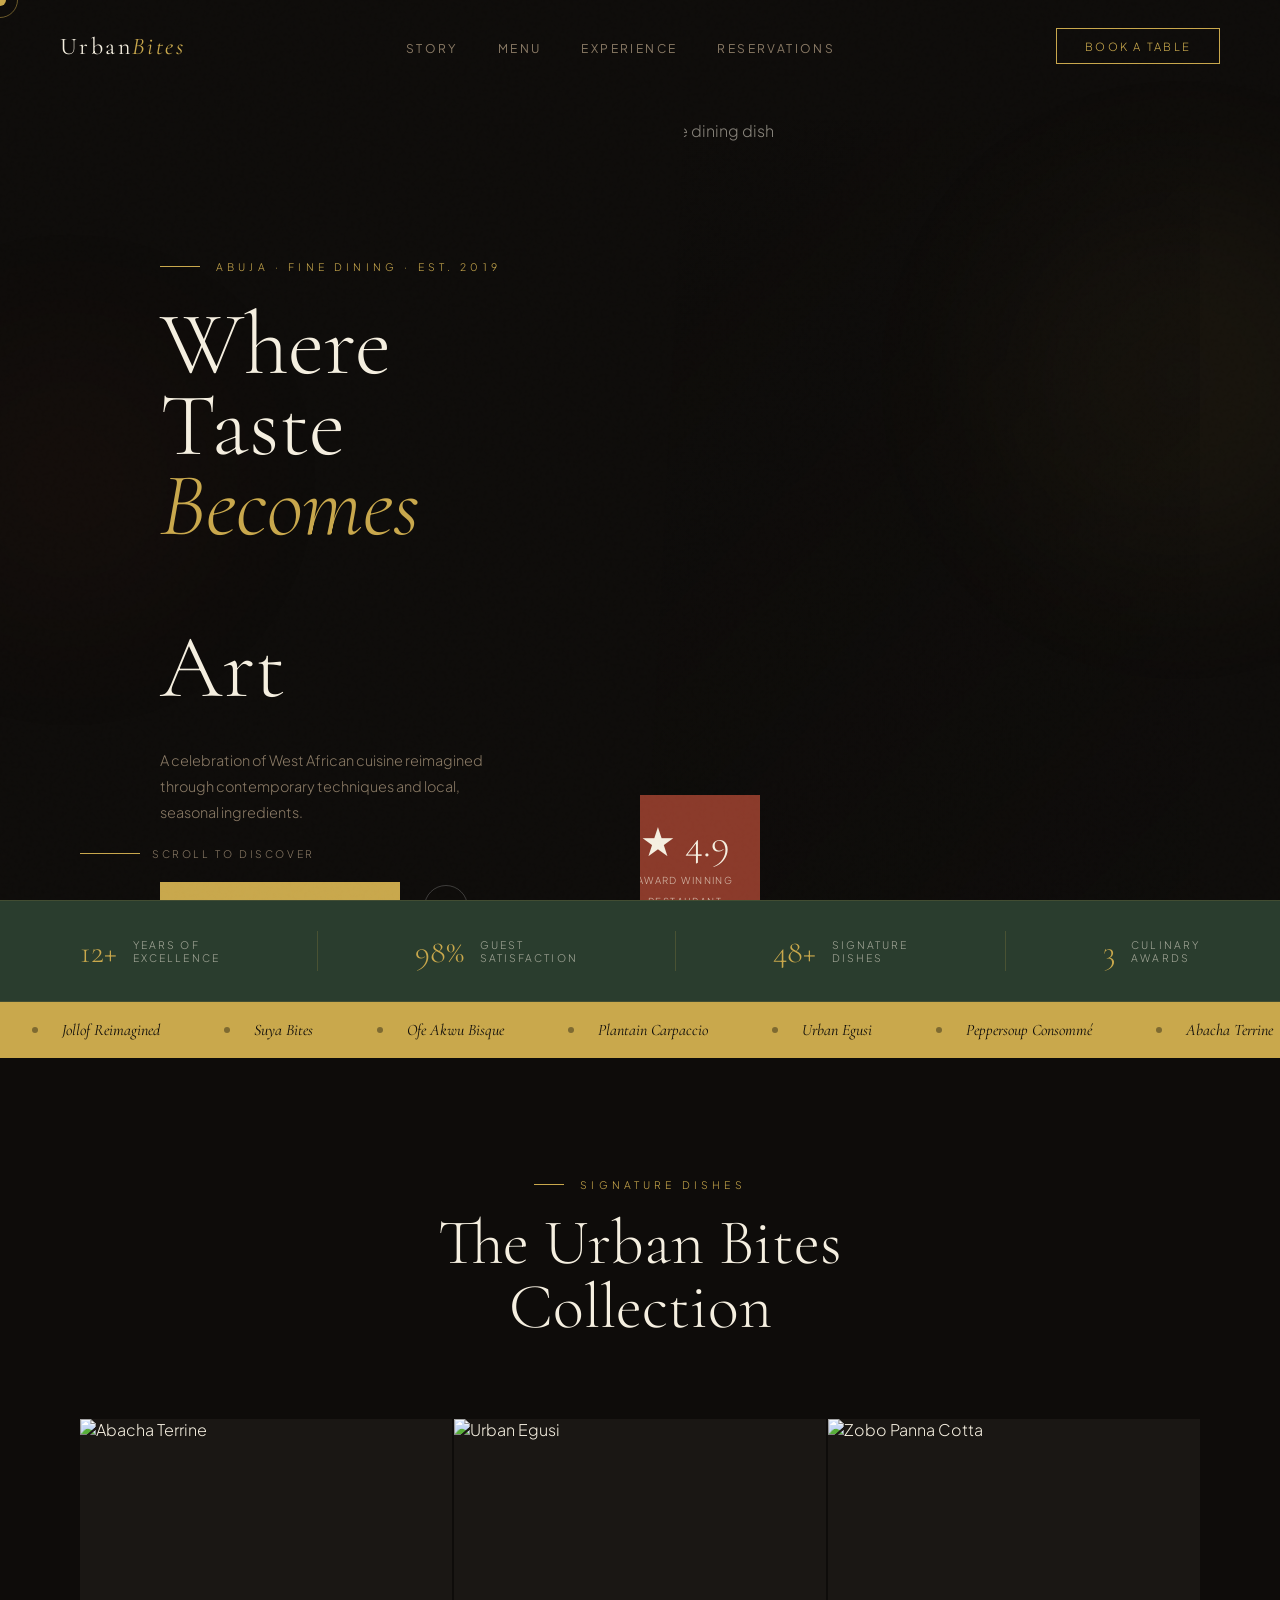
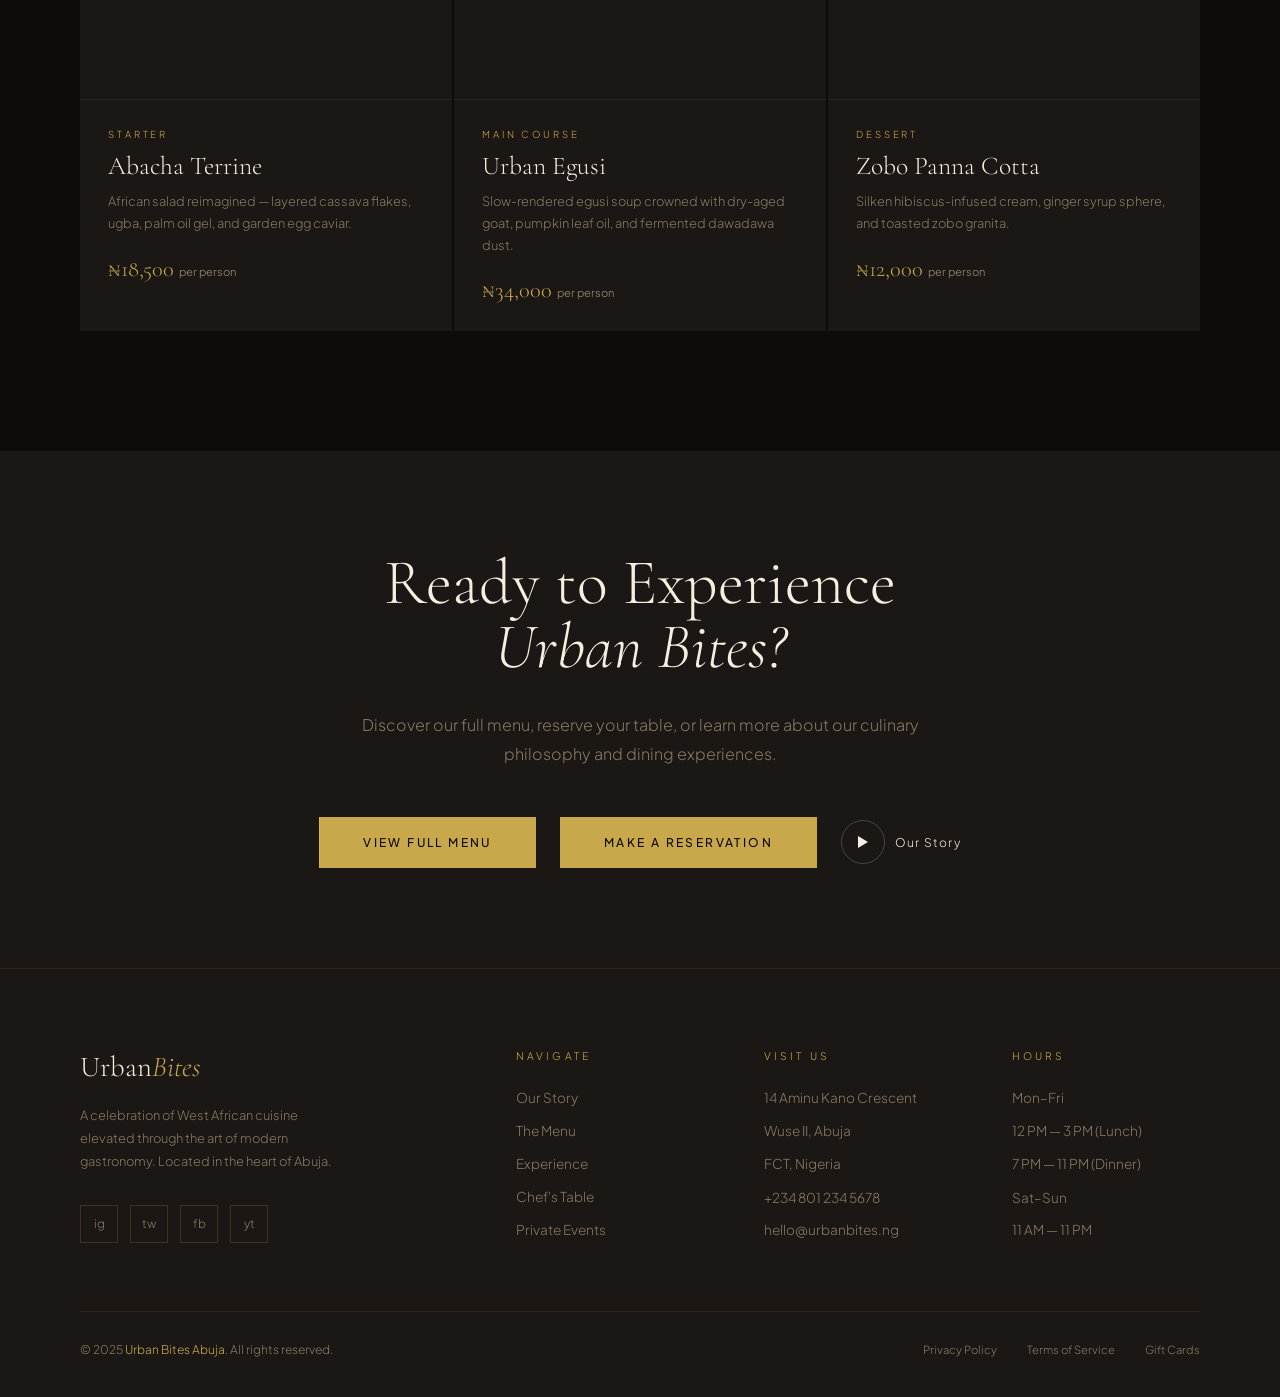
==== index.html @ bc1fefb1 "first commit" ====
<!DOCTYPE html>
<html lang="en">
<head>
<meta charset="UTF-8">
<meta name="viewport" content="width=device-width, initial-scale=1.0">
<title>Urban Bites Abuja - Fine Dining</title>
<link href="https://fonts.googleapis.com/css2?family=Cormorant+Garamond:ital,wght@0,300;0,400;0,600;1,300;1,400&family=Google+Sans:wght@300;400;500&family=Plus+Jakarta+Sans:wght@300;400;500&display=swap" rel="stylesheet">
<link rel="stylesheet" href="shared.css">
<style>
/* HERO */
.hero {
  height: 100vh;
  position: relative;
  display: grid;
  grid-template-columns: 1fr 1fr;
  overflow: hidden;
}

.hero-left {
  display: flex;
  flex-direction: column;
  justify-content: center;
  padding: 140px 60px 80px 80px;
  position: relative;
  z-index: 2;
}

.hero-tag {
  font-size: 0.65rem;
  letter-spacing: 0.4em;
  text-transform: uppercase;
  color: var(--gold);
  margin-bottom: 32px;
  display: flex;
  align-items: center;
  gap: 16px;
  opacity: 0;
  animation: fadeUp 0.8s 0.3s ease forwards;
}
.hero-tag::before {
  content: '';
  width: 40px;
  height: 1px;
  background: var(--gold);
}

.hero-title {
  font-family: 'Cormorant Garamond', serif;
  font-size: clamp(4rem, 7vw, 7rem);
  font-weight: 300;
  line-height: 0.9;
  margin-bottom: 40px;
  opacity: 0;
  animation: fadeUp 0.9s 0.5s ease forwards;
}
.hero-title em {
  font-style: italic;
  color: var(--gold);
  display: block;
}

.hero-desc {
  font-size: 0.9rem;
  line-height: 1.8;
  color: var(--muted);
  max-width: 340px;
  margin-bottom: 56px;
  opacity: 0;
  animation: fadeUp 0.9s 0.7s ease forwards;
  font-family: 'Plus Jakarta Sans', sans-serif;
}

.hero-actions {
  display: flex;
  gap: 24px;
  align-items: center;
  opacity: 0;
  animation: fadeUp 0.9s 0.9s ease forwards;
}

.hero-right {
  position: relative;
  overflow: hidden;
}
.hero-img-wrap {
  position: absolute;
  inset: 0;
  clip-path: polygon(8% 0, 100% 0, 100% 100%, 0 100%);
}
.hero-img {
  width: 100%; height: 100%;
  object-fit: cover;
  transform: scale(1.08);
  animation: zoomOut 8s ease forwards;
}
.hero-img-overlay {
  position: absolute;
  inset: 0;
  background: linear-gradient(135deg, rgba(14,12,10,0.5) 0%, rgba(14,12,10,0.1) 100%);
}

/* Floating badge */
.hero-badge {
  position: absolute;
  bottom: 80px;
  left: -30px;
  background: var(--rust);
  padding: 24px;
  z-index: 5;
  width: 150px;
  text-align: center;
  opacity: 0;
  animation: fadeUp 1s 1.2s ease forwards;
}
.hero-badge-num {
  font-family: 'Cormorant Garamond', serif;
  font-size: 2.5rem;
  font-weight: 300;
  color: var(--cream);
  display: block;
}
.hero-badge-text {
  font-size: 0.6rem;
  letter-spacing: 0.15em;
  text-transform: uppercase;
  color: rgba(245,239,224,0.7);
  font-family: 'Plus Jakarta Sans', sans-serif;
}

/* Scroll indicator */
.scroll-indicator {
  position: absolute;
  bottom: 40px;
  left: 80px;
  display: flex;
  align-items: center;
  gap: 12px;
  color: var(--muted);
  font-size: 0.65rem;
  letter-spacing: 0.25em;
  text-transform: uppercase;
  opacity: 0;
  animation: fadeIn 1s 1.5s ease forwards;
}
.scroll-line {
  width: 60px; height: 1px;
  background: var(--muted);
  position: relative;
  overflow: hidden;
}
.scroll-line::after {
  content: '';
  position: absolute;
  inset: 0;
  background: var(--gold);
  animation: scrollLine 2s infinite;
}

@keyframes scrollLine {
  0% { transform: translateX(-100%); }
  100% { transform: translateX(100%); }
}

/* ABOUT STRIP */
.about-strip {
  background: var(--green);
  padding: 30px 80px;
  display: flex;
  justify-content: space-between;
  align-items: center;
  border-top: 1px solid rgba(201,168,76,0.15);
  border-bottom: 1px solid rgba(201,168,76,0.15);
}
.strip-item {
  display: flex;
  align-items: center;
  gap: 16px;
}
.strip-num {
  font-family: 'Cormorant Garamond', serif;
  font-size: 2rem;
  font-weight: 300;
  color: var(--gold);
}
.strip-label {
  font-size: 0.65rem;
  letter-spacing: 0.2em;
  text-transform: uppercase;
  color: rgba(245,239,224,0.6);
  font-family: 'Plus Jakarta Sans', sans-serif;
}
.strip-divider { width: 1px; height: 40px; background: rgba(201,168,76,0.2); }

/* MARQUEE */
.marquee-section {
  overflow: hidden;
  background: var(--gold);
  padding: 18px 0;
}
.marquee-track {
  display: flex;
  white-space: nowrap;
  animation: marquee 25s linear infinite;
}
.marquee-item {
  display: flex;
  align-items: center;
  gap: 24px;
  padding: 0 32px;
  font-family: 'Cormorant Garamond', serif;
  font-size: 1rem;
  font-style: italic;
  color: var(--dark);
  font-weight: 400;
}
.marquee-dot { width: 6px; height: 6px; background: var(--dark); border-radius: 50%; opacity: 0.4; }

@keyframes marquee { 0% { transform: translateX(0); } 100% { transform: translateX(-50%); } }

/* HOME SECTIONS */
.home-section {
  padding: 120px 80px;
}

.home-section-title {
  text-align: center;
  margin-bottom: 80px;
}

.home-section-title .section-tag {
  justify-content: center;
}

.home-cta-section {
  text-align: center;
  padding: 100px 80px;
  background: var(--charcoal);
}

.home-cta-section .section-title {
  margin-bottom: 32px;
}

.home-cta-section p {
  font-size: 1rem;
  color: var(--muted);
  margin-bottom: 48px;
  max-width: 600px;
  margin-left: auto;
  margin-right: auto;
  line-height: 1.8;
}

.home-cta-buttons {
  display: flex;
  gap: 24px;
  justify-content: center;
  flex-wrap: wrap;
}
</style>
</head>
<body>

<!-- Cursor -->
<div class="cursor" id="cursor"></div>
<div class="cursor-follow" id="cursorFollow"></div>

<!-- Ambient orbs -->
<div class="orb orb-1"></div>
<div class="orb orb-2"></div>

<!-- NAV -->
<nav id="navbar">
  <a href="index.html" class="nav-logo">Urban<span>Bites</span></a>
  <ul class="nav-links">
    <li><a href="story.html">Story</a></li>
    <li><a href="menu.html">Menu</a></li>
    <li><a href="experience.html">Experience</a></li>
    <li><a href="reservations.html">Reservations</a></li>
  </ul>
  <a href="reservations.html" class="nav-cta">Book a Table</a>
</nav>

<!-- HERO -->
<section class="hero">
  <div class="hero-left">
    <div class="hero-tag">Abuja · Fine Dining · Est. 2019</div>
    <h1 class="hero-title">
      Where Taste<br>
      <em>Becomes</em><br>
      Art
    </h1>
    <p class="hero-desc">A celebration of West African cuisine reimagined through contemporary techniques and local, seasonal ingredients.</p>
    <div class="hero-actions">
      <a href="menu.html" class="btn-primary"><span>Explore the Menu</span></a>
      <a href="story.html" class="btn-ghost">
        <div class="play-icon">
          <svg width="10" height="12" viewBox="0 0 10 12" fill="var(--cream)">
            <path d="M0 0l10 6-10 6V0z"/>
          </svg>
        </div>
        Our Story
      </a>
    </div>
  </div>
  <div class="hero-right">
    <div class="hero-img-wrap">
      <img src="https://images.unsplash.com/photo-1546069901-ba9599a7e63c?w=800&h=900&fit=crop" alt="Fine dining dish" class="hero-img">
      <div class="hero-img-overlay"></div>
    </div>
    <div class="hero-badge">
      <span class="hero-badge-num">★ 4.9</span>
      <span class="hero-badge-text">Award Winning<br>Restaurant</span>
    </div>
  </div>
  <div class="scroll-indicator">
    <div class="scroll-line"></div>
    Scroll to discover
  </div>
</section>

<!-- ABOUT STRIP -->
<div class="about-strip">
  <div class="strip-item">
    <span class="strip-num">12+</span>
    <span class="strip-label">Years of<br>Excellence</span>
  </div>
  <div class="strip-divider"></div>
  <div class="strip-item">
    <span class="strip-num">98%</span>
    <span class="strip-label">Guest<br>Satisfaction</span>
  </div>
  <div class="strip-divider"></div>
  <div class="strip-item">
    <span class="strip-num">48+</span>
    <span class="strip-label">Signature<br>Dishes</span>
  </div>
  <div class="strip-divider"></div>
  <div class="strip-item">
    <span class="strip-num">3</span>
    <span class="strip-label">Culinary<br>Awards</span>
  </div>
</div>

<!-- MARQUEE -->
<div class="marquee-section">
  <div class="marquee-track">
    <span class="marquee-item"><span class="marquee-dot"></span> Jollof Reimagined</span>
    <span class="marquee-item"><span class="marquee-dot"></span> Suya Bites</span>
    <span class="marquee-item"><span class="marquee-dot"></span> Ofe Akwu Bisque</span>
    <span class="marquee-item"><span class="marquee-dot"></span> Plantain Carpaccio</span>
    <span class="marquee-item"><span class="marquee-dot"></span> Urban Egusi</span>
    <span class="marquee-item"><span class="marquee-dot"></span> Peppersoup Consommé</span>
    <span class="marquee-item"><span class="marquee-dot"></span> Abacha Terrine</span>
    <span class="marquee-item"><span class="marquee-dot"></span> Jollof Reimagined</span>
    <span class="marquee-item"><span class="marquee-dot"></span> Suya Bites</span>
    <span class="marquee-item"><span class="marquee-dot"></span> Ofe Akwu Bisque</span>
    <span class="marquee-item"><span class="marquee-dot"></span> Plantain Carpaccio</span>
    <span class="marquee-item"><span class="marquee-dot"></span> Urban Egusi</span>
    <span class="marquee-item"><span class="marquee-dot"></span> Peppersoup Consommé</span>
    <span class="marquee-item"><span class="marquee-dot"></span> Abacha Terrine</span>
  </div>
</div>

<!-- FEATURED SECTION -->
<section class="home-section">
  <div class="home-section-title reveal">
    <div class="section-tag">Signature Dishes</div>
    <h2 class="section-title">The Urban Bites<br>Collection</h2>
  </div>
  <div style="display: grid; grid-template-columns: repeat(3, 1fr); gap: 2px;">
    <div class="menu-card reveal" style="background: var(--charcoal); overflow: hidden; position: relative; cursor: none;">
      <img src="https://images.unsplash.com/photo-1512621776951-a57141f2eefd?w=400&h=280&fit=crop" alt="Abacha Terrine" style="width:100%; height:280px; object-fit:cover; display:block;">
      <div style="padding: 28px; border-top: 1px solid rgba(255,255,255,0.05);">
        <div style="font-size: 0.6rem; letter-spacing: 0.3em; text-transform: uppercase; color: var(--gold); margin-bottom: 10px; font-family: 'Plus Jakarta Sans', sans-serif;">Starter</div>
        <div style="font-family: 'Cormorant Garamond', serif; font-size: 1.6rem; font-weight: 300; color: var(--cream); margin-bottom: 10px;">Abacha Terrine</div>
        <p style="font-size: 0.8rem; color: var(--muted); line-height: 1.7; margin-bottom: 20px;">African salad reimagined — layered cassava flakes, ugba, palm oil gel, and garden egg caviar.</p>
        <div style="display: flex; justify-content: space-between; align-items: center;">
          <div style="font-family: 'Cormorant Garamond', serif; font-size: 1.4rem; color: var(--gold);">₦18,500 <span style="font-size: 0.7rem; color: var(--muted); font-family: 'Plus Jakarta Sans', sans-serif; font-weight: 400;">per person</span></div>
        </div>
      </div>
    </div>
    <div class="menu-card reveal" style="background: var(--charcoal); overflow: hidden; position: relative; cursor: none;">
      <img src="https://images.unsplash.com/photo-1546069901-ba9599a7e63c?w=400&h=280&fit=crop" alt="Urban Egusi" style="width:100%; height:280px; object-fit:cover; display:block;">
      <div style="padding: 28px; border-top: 1px solid rgba(255,255,255,0.05);">
        <div style="font-size: 0.6rem; letter-spacing: 0.3em; text-transform: uppercase; color: var(--gold); margin-bottom: 10px; font-family: 'Plus Jakarta Sans', sans-serif;">Main Course</div>
        <div style="font-family: 'Cormorant Garamond', serif; font-size: 1.6rem; font-weight: 300; color: var(--cream); margin-bottom: 10px;">Urban Egusi</div>
        <p style="font-size: 0.8rem; color: var(--muted); line-height: 1.7; margin-bottom: 20px;">Slow-rendered egusi soup crowned with dry-aged goat, pumpkin leaf oil, and fermented dawadawa dust.</p>
        <div style="display: flex; justify-content: space-between; align-items: center;">
          <div style="font-family: 'Cormorant Garamond', serif; font-size: 1.4rem; color: var(--gold);">₦34,000 <span style="font-size: 0.7rem; color: var(--muted); font-family: 'Plus Jakarta Sans', sans-serif; font-weight: 400;">per person</span></div>
        </div>
      </div>
    </div>
    <div class="menu-card reveal" style="background: var(--charcoal); overflow: hidden; position: relative; cursor: none;">
      <img src="https://images.unsplash.com/photo-1488477181946-6428a0291840?w=400&h=280&fit=crop" alt="Zobo Panna Cotta" style="width:100%; height:280px; object-fit:cover; display:block;">
      <div style="padding: 28px; border-top: 1px solid rgba(255,255,255,0.05);">
        <div style="font-size: 0.6rem; letter-spacing: 0.3em; text-transform: uppercase; color: var(--gold); margin-bottom: 10px; font-family: 'Plus Jakarta Sans', sans-serif;">Dessert</div>
        <div style="font-family: 'Cormorant Garamond', serif; font-size: 1.6rem; font-weight: 300; color: var(--cream); margin-bottom: 10px;">Zobo Panna Cotta</div>
        <p style="font-size: 0.8rem; color: var(--muted); line-height: 1.7; margin-bottom: 20px;">Silken hibiscus-infused cream, ginger syrup sphere, and toasted zobo granita.</p>
        <div style="display: flex; justify-content: space-between; align-items: center;">
          <div style="font-family: 'Cormorant Garamond', serif; font-size: 1.4rem; color: var(--gold);">₦12,000 <span style="font-size: 0.7rem; color: var(--muted); font-family: 'Plus Jakarta Sans', sans-serif; font-weight: 400;">per person</span></div>
        </div>
      </div>
    </div>
  </div>
</section>

<!-- CTA SECTION -->
<section class="home-cta-section">
  <h2 class="section-title reveal">Ready to Experience<br><em>Urban Bites?</em></h2>
  <p class="reveal">Discover our full menu, reserve your table, or learn more about our culinary philosophy and dining experiences.</p>
  <div class="home-cta-buttons reveal">
    <a href="menu.html" class="btn-primary"><span>View Full Menu</span></a>
    <a href="reservations.html" class="btn-primary"><span>Make a Reservation</span></a>
    <a href="story.html" class="btn-ghost">
      <div class="play-icon">
        <svg width="10" height="12" viewBox="0 0 10 12" fill="var(--cream)">
          <path d="M0 0l10 6-10 6V0z"/>
        </svg>
      </div>
      Our Story
    </a>
  </div>
</section>

<!-- FOOTER -->
<footer>
  <div class="footer-top">
    <div class="footer-brand">
      <div class="footer-logo">Urban<span>Bites</span></div>
      <p class="footer-tagline">A celebration of West African cuisine elevated through the art of modern gastronomy. Located in the heart of Abuja.</p>
      <div class="footer-social">
        <a href="#" class="social-link">ig</a>
        <a href="#" class="social-link">tw</a>
        <a href="#" class="social-link">fb</a>
        <a href="#" class="social-link">yt</a>
      </div>
    </div>
    <div>
      <div class="footer-col-title">Navigate</div>
      <ul class="footer-links">
        <li><a href="story.html">Our Story</a></li>
        <li><a href="menu.html">The Menu</a></li>
        <li><a href="experience.html">Experience</a></li>
        <li><a href="experience.html#chef-table">Chef's Table</a></li>
        <li><a href="experience.html#private-events">Private Events</a></li>
      </ul>
    </div>
    <div>
      <div class="footer-col-title">Visit Us</div>
      <ul class="footer-links">
        <li><a href="#">14 Aminu Kano Crescent</a></li>
        <li><a href="#">Wuse II, Abuja</a></li>
        <li><a href="#">FCT, Nigeria</a></li>
        <li><a href="#" style="margin-top:16px; display:block;">+234 801 234 5678</a></li>
        <li><a href="#">hello@urbanbites.ng</a></li>
      </ul>
    </div>
    <div>
      <div class="footer-col-title">Hours</div>
      <ul class="footer-links">
        <li><a href="#">Mon–Fri</a></li>
        <li><a href="#">12 PM — 3 PM (Lunch)</a></li>
        <li><a href="#">7 PM — 11 PM (Dinner)</a></li>
        <li><a href="#" style="margin-top:16px; display:block;">Sat–Sun</a></li>
        <li><a href="#">11 AM — 11 PM</a></li>
      </ul>
    </div>
  </div>
  <div class="footer-bottom">
    <div class="footer-copy">© 2025 <span>Urban Bites Abuja</span>. All rights reserved.</div>
    <div class="footer-legal">
      <a href="#">Privacy Policy</a>
      <a href="#">Terms of Service</a>
      <a href="#">Gift Cards</a>
    </div>
  </div>
</footer>

<script src="shared.js"></script>
</body>
</html>
---- shared.css ----
/* SHARED STYLES FOR URBAN BITES */

*, *::before, *::after { margin: 0; padding: 0; box-sizing: border-box; }

:root {
  --cream: #F5EFE0;
  --gold: #C9A84C;
  --gold-light: #E8C96A;
  --charcoal: #1A1714;
  --dark: #0E0C0A;
  --muted: #8A7A65;
  --rust: #8B3A2A;
  --green: #2A3D2E;
}

html { scroll-behavior: smooth; }

body {
  background: var(--dark);
  color: var(--cream);
  font-family: 'Plus Jakarta Sans', sans-serif;
  font-weight: 300;
  overflow-x: hidden;
  cursor: none;
}

/* CUSTOM CURSOR */
.cursor {
  width: 12px; height: 12px;
  background: var(--gold);
  border-radius: 50%;
  position: fixed;
  pointer-events: none;
  z-index: 9999;
  transition: transform 0.15s ease, background 0.2s;
  transform: translate(-50%, -50%);
}
.cursor-follow {
  width: 36px; height: 36px;
  border: 1px solid rgba(201,168,76,0.5);
  border-radius: 50%;
  position: fixed;
  pointer-events: none;
  z-index: 9998;
  transition: all 0.35s cubic-bezier(0.25, 0.46, 0.45, 0.94);
  transform: translate(-50%, -50%);
}
body:hover .cursor { opacity: 1; }

/* NOISE OVERLAY */
body::before {
  content: '';
  position: fixed;
  inset: 0;
  background-image: url("data:image/svg+xml,%3Csvg viewBox='0 0 256 256' xmlns='http://www.w3.org/2000/svg'%3E%3Cfilter id='noise'%3E%3CfeTurbulence type='fractalNoise' baseFrequency='0.9' numOctaves='4' stitchTiles='stitch'/%3E%3C/filter%3E%3Crect width='100%25' height='100%25' filter='url(%23noise)' opacity='0.04'/%3E%3C/svg%3E");
  pointer-events: none;
  z-index: 9997;
  opacity: 0.4;
}

/* NAV */
nav {
  position: fixed;
  top: 0; left: 0; right: 0;
  z-index: 1000;
  padding: 28px 60px;
  display: flex;
  justify-content: space-between;
  align-items: center;
  mix-blend-mode: normal;
  transition: background 0.4s;
}
nav.scrolled { background: rgba(14,12,10,0.92); backdrop-filter: blur(20px); }

.nav-logo {
  font-family: 'Cormorant Garamond', serif;
  font-size: 1.5rem;
  font-weight: 400;
  letter-spacing: 0.1em;
  color: var(--cream);
  text-decoration: none;
}
.nav-logo span { color: var(--gold); font-style: italic; }

.nav-links {
  display: flex;
  gap: 40px;
  list-style: none;
}
.nav-links a {
  color: var(--muted);
  text-decoration: none;
  font-size: 0.75rem;
  letter-spacing: 0.2em;
  text-transform: uppercase;
  transition: color 0.3s;
  font-family: 'Plus Jakarta Sans', sans-serif;
  font-weight: 400;
}
.nav-links a:hover { color: var(--gold); }
.nav-links a.active { color: var(--gold); }

.nav-cta {
  background: transparent;
  border: 1px solid var(--gold);
  color: var(--gold);
  padding: 10px 28px;
  font-size: 0.7rem;
  letter-spacing: 0.2em;
  text-transform: uppercase;
  cursor: none;
  font-family: 'Plus Jakarta Sans', sans-serif;
  transition: all 0.3s;
  text-decoration: none;
  display: inline-block;
}
.nav-cta:hover { background: var(--gold); color: var(--dark); }

/* SECTION COMMON */
section { padding: 120px 80px; }

.section-tag {
  font-size: 0.65rem;
  letter-spacing: 0.4em;
  text-transform: uppercase;
  color: var(--gold);
  margin-bottom: 20px;
  display: flex;
  align-items: center;
  gap: 16px;
  font-family: 'Plus Jakarta Sans', sans-serif;
}
.section-tag::before {
  content: '';
  width: 30px; height: 1px;
  background: var(--gold);
}

.section-title {
  font-family: 'Cormorant Garamond', serif;
  font-size: clamp(2.8rem, 5vw, 4.5rem);
  font-weight: 300;
  line-height: 1;
  margin-bottom: 24px;
}

/* BUTTONS */
.btn-primary {
  background: var(--gold);
  color: var(--dark);
  border: none;
  padding: 18px 44px;
  font-size: 0.75rem;
  letter-spacing: 0.2em;
  text-transform: uppercase;
  cursor: none;
  font-family: 'Plus Jakarta Sans', sans-serif;
  font-weight: 500;
  transition: all 0.3s;
  position: relative;
  overflow: hidden;
  text-decoration: none;
  display: inline-block;
}
.btn-primary::after {
  content: '';
  position: absolute;
  inset: 0;
  background: var(--gold-light);
  transform: translateX(-100%);
  transition: transform 0.4s;
}
.btn-primary:hover::after { transform: translateX(0); }
.btn-primary span { position: relative; z-index: 1; }

.btn-ghost {
  display: flex;
  align-items: center;
  gap: 10px;
  color: var(--cream);
  font-size: 0.75rem;
  letter-spacing: 0.1em;
  cursor: none;
  transition: color 0.3s;
  text-decoration: none;
  font-family: 'Plus Jakarta Sans', sans-serif;
}
.btn-ghost:hover { color: var(--gold); }
.play-icon {
  width: 44px; height: 44px;
  border: 1px solid rgba(255,255,255,0.2);
  border-radius: 50%;
  display: flex;
  align-items: center;
  justify-content: center;
  transition: border-color 0.3s;
}
.btn-ghost:hover .play-icon { border-color: var(--gold); }

/* GOLD LINE DECORATION */
.gold-line {
  width: 80px;
  height: 1px;
  background: var(--gold);
  margin: 32px 0;
}

/* IMAGE PLACEHOLDERS */
.img-placeholder {
  background: linear-gradient(135deg, #2A2318 0%, #3A3020 50%, #2A2318 100%);
  display: flex;
  align-items: center;
  justify-content: center;
  font-family: 'Cormorant Garamond', serif;
  font-style: italic;
  font-size: 1rem;
  color: rgba(201,168,76,0.3);
}

/* DECORATIVE FLOATING ORB */
.orb {
  position: fixed;
  border-radius: 50%;
  filter: blur(80px);
  pointer-events: none;
  z-index: 0;
  opacity: 0.05;
}
.orb-1 {
  width: 400px; height: 400px;
  background: var(--gold);
  top: 20vh; right: -100px;
  animation: float 8s ease-in-out infinite;
}
.orb-2 {
  width: 300px; height: 300px;
  background: var(--rust);
  bottom: 30vh; left: -80px;
  animation: float 10s ease-in-out infinite reverse;
}
@keyframes float {
  0%, 100% { transform: translateY(0); }
  50% { transform: translateY(-30px); }
}

/* ANIMATIONS */
@keyframes fadeUp {
  from { opacity: 0; transform: translateY(30px); }
  to { opacity: 1; transform: translateY(0); }
}
@keyframes fadeIn {
  from { opacity: 0; }
  to { opacity: 1; }
}
@keyframes zoomOut {
  from { transform: scale(1.08); }
  to { transform: scale(1); }
}

/* SCROLL ANIMATIONS */
.reveal {
  opacity: 0;
  transform: translateY(40px);
  transition: opacity 0.8s ease, transform 0.8s ease;
}
.reveal.visible {
  opacity: 1;
  transform: translateY(0);
}
.reveal-left {
  opacity: 0;
  transform: translateX(-40px);
  transition: opacity 0.9s ease, transform 0.9s ease;
}
.reveal-left.visible {
  opacity: 1;
  transform: translateX(0);
}
.reveal-right {
  opacity: 0;
  transform: translateX(40px);
  transition: opacity 0.9s ease, transform 0.9s ease;
}
.reveal-right.visible {
  opacity: 1;
  transform: translateX(0);
}

/* FOOTER */
footer {
  background: var(--charcoal);
  padding: 80px 80px 40px;
  border-top: 1px solid rgba(201,168,76,0.1);
}
.footer-top {
  display: grid;
  grid-template-columns: 2fr 1fr 1fr 1fr;
  gap: 60px;
  margin-bottom: 60px;
}

.footer-logo {
  font-family: 'Cormorant Garamond', serif;
  font-size: 1.8rem;
  font-weight: 300;
  color: var(--cream);
  margin-bottom: 20px;
}
.footer-logo span { color: var(--gold); font-style: italic; }
.footer-tagline {
  font-size: 0.8rem;
  color: var(--muted);
  line-height: 1.8;
  max-width: 260px;
  margin-bottom: 32px;
}
.footer-social {
  display: flex;
  gap: 12px;
}
.social-link {
  width: 38px; height: 38px;
  border: 1px solid rgba(201,168,76,0.2);
  display: flex;
  align-items: center;
  justify-content: center;
  color: var(--muted);
  font-size: 0.75rem;
  text-decoration: none;
  transition: all 0.3s;
  cursor: none;
}
.social-link:hover { border-color: var(--gold); color: var(--gold); }
.footer-col-title {
  font-size: 0.65rem;
  letter-spacing: 0.3em;
  text-transform: uppercase;
  color: var(--gold);
  margin-bottom: 24px;
  font-family: 'Plus Jakarta Sans', sans-serif;
}
.footer-links { list-style: none; }
.footer-links li { margin-bottom: 12px; }
.footer-links a {
  color: var(--muted);
  text-decoration: none;
  font-size: 0.85rem;
  transition: color 0.3s;
  font-family: 'Plus Jakarta Sans', sans-serif;
}
.footer-links a:hover { color: var(--cream); }
.footer-bottom {
  border-top: 1px solid rgba(201,168,76,0.1);
  padding-top: 30px;
  display: flex;
  justify-content: space-between;
  align-items: center;
}
.footer-copy {
  font-size: 0.75rem;
  color: var(--muted);
  font-family: 'Plus Jakarta Sans', sans-serif;
}
.footer-copy span { color: var(--gold); }
.footer-legal {
  display: flex;
  gap: 30px;
}
.footer-legal a {
  font-size: 0.7rem;
  color: var(--muted);
  text-decoration: none;
  font-family: 'Plus Jakarta Sans', sans-serif;
  transition: color 0.3s;
}
.footer-legal a:hover { color: var(--cream); }

/* PAGE HEADER */
.page-header {
  height: 60vh;
  display: flex;
  align-items: center;
  justify-content: center;
  text-align: center;
  padding: 140px 80px;
  position: relative;
  overflow: hidden;
}
.page-header::before {
  content: '';
  position: absolute;
  inset: 0;
  background: linear-gradient(135deg, rgba(14,12,10,0.5) 0%, rgba(14,12,10,0.1) 100%);
  z-index: 1;
}
.page-header-content {
  position: relative;
  z-index: 2;
}
.page-header .section-tag {
  justify-content: center;
}
.page-header .section-title {
  font-size: clamp(3rem, 6vw, 5.5rem);
}
.page-header-subtitle {
  font-size: 1rem;
  color: var(--muted);
  margin-top: 24px;
  max-width: 600px;
  margin-left: auto;
  margin-right: auto;
  line-height: 1.8;
}

/* BREADCRUMB */
.breadcrumb {
  padding: 20px 80px;
  font-size: 0.7rem;
  letter-spacing: 0.2em;
  text-transform: uppercase;
  color: var(--muted);
  border-bottom: 1px solid rgba(201,168,76,0.1);
}
.breadcrumb a {
  color: var(--gold);
  text-decoration: none;
  transition: color 0.3s;
}
.breadcrumb a:hover { color: var(--cream); }
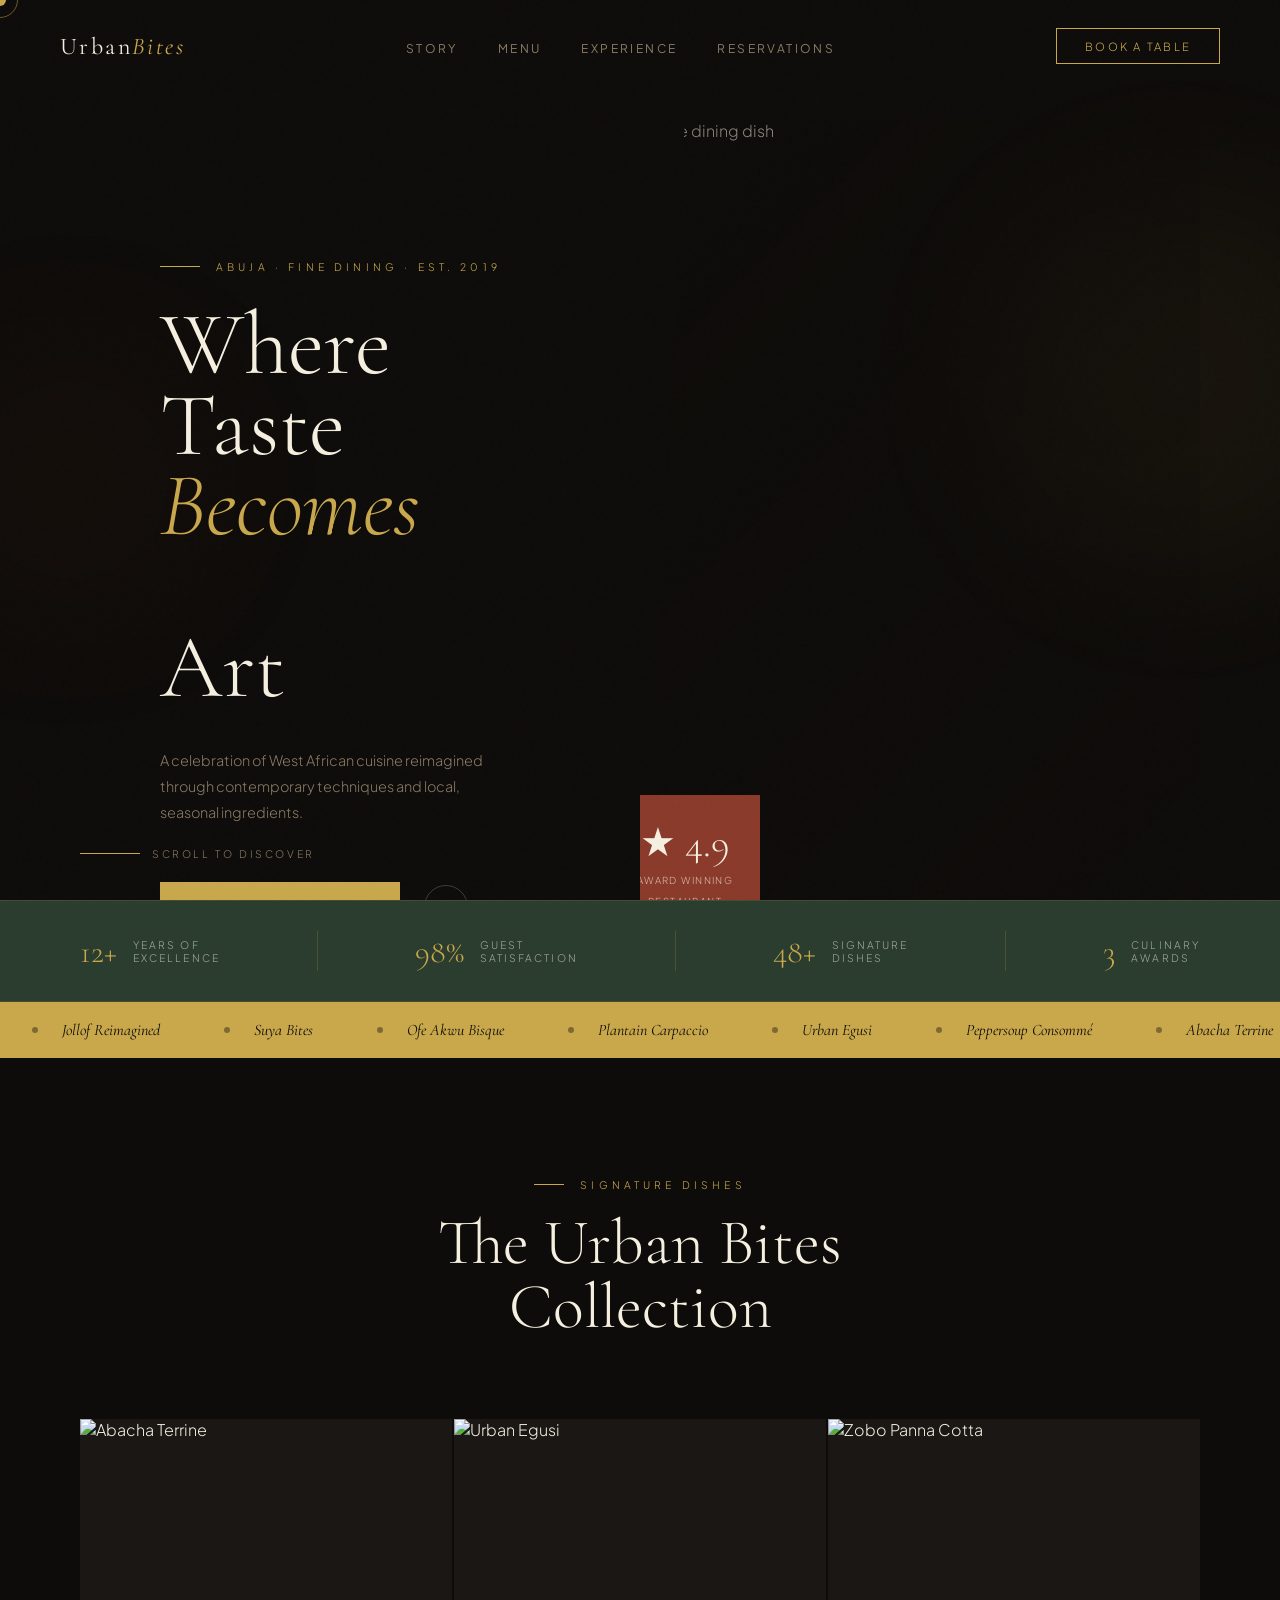
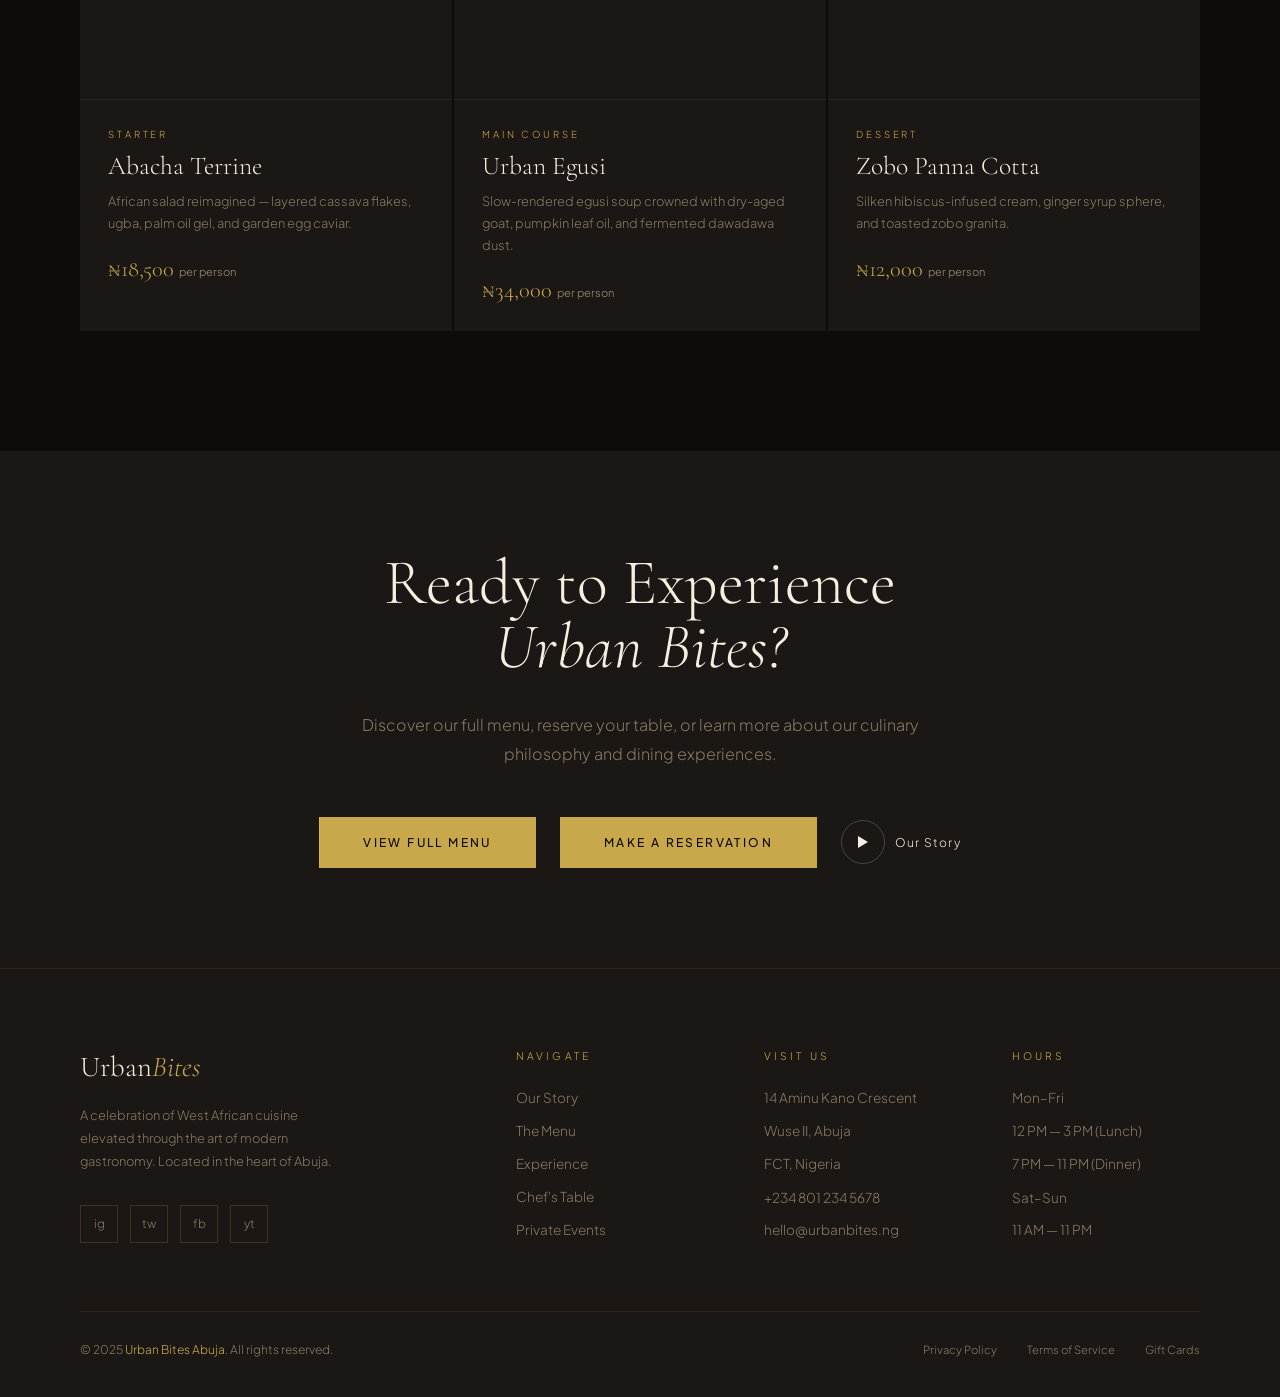
==== commit 4d082163: "responsiveness" ====
--- a/index.html
+++ b/index.html
@@ -257,6 +257,65 @@
   justify-content: center;
   flex-wrap: wrap;
 }
+
+/* =============================================
+   INDEX — RESPONSIVE
+   ============================================= */
+
+@media (max-width: 1024px) {
+  .hero {
+    grid-template-columns: 1fr;
+    position: relative;
+  }
+  .hero-left {
+    min-height: 100vh;
+    padding: 140px 40px 80px;
+    z-index: 2;
+  }
+  .hero-right {
+    position: absolute;
+    inset: 0;
+    z-index: 0;
+  }
+  .hero-img-wrap { clip-path: none; }
+  .hero-img-overlay {
+    background: linear-gradient(135deg, rgba(14,12,10,0.82) 0%, rgba(14,12,10,0.5) 100%);
+  }
+  .hero-badge { display: none; }
+  .scroll-indicator { left: 40px; }
+  .about-strip {
+    padding: 24px 40px;
+    flex-wrap: wrap;
+    gap: 20px;
+  }
+  .strip-divider { display: none; }
+  .strip-item { flex: 1 1 calc(50% - 20px); }
+  .home-section { padding: 100px 40px; }
+  .home-cta-section { padding: 80px 40px; }
+  .feat-grid { grid-template-columns: repeat(2, 1fr) !important; }
+}
+
+@media (max-width: 768px) {
+  .hero-left { padding: 110px 24px 70px; }
+  .hero-desc { max-width: 100%; }
+  .hero-img-overlay { background: rgba(14,12,10,0.72); }
+  .hero-actions { flex-direction: column; align-items: flex-start; gap: 20px; }
+  .scroll-indicator { left: 24px; bottom: 24px; }
+  .about-strip { padding: 20px 24px; gap: 12px; }
+  .strip-item { flex: 1 1 calc(50% - 12px); }
+  .strip-num { font-size: 1.6rem; }
+  .home-section { padding: 70px 24px; }
+  .home-section-title { margin-bottom: 48px; }
+  .home-cta-section { padding: 70px 24px; }
+  .home-cta-buttons { flex-direction: column; align-items: center; }
+  .feat-grid { grid-template-columns: 1fr !important; }
+}
+
+@media (max-width: 480px) {
+  .strip-item { flex: 1 1 100%; }
+  .hero-left { padding: 100px 20px 60px; }
+  .about-strip { padding: 16px 20px; }
+}
 </style>
 </head>
 <body>
@@ -279,6 +338,11 @@
     <li><a href="reservations.html">Reservations</a></li>
   </ul>
   <a href="reservations.html" class="nav-cta">Book a Table</a>
+  <button class="nav-hamburger" id="navHamburger" aria-label="Toggle menu">
+    <span></span>
+    <span></span>
+    <span></span>
+  </button>
 </nav>
 
 <!-- HERO -->
@@ -368,7 +432,7 @@
     <div class="section-tag">Signature Dishes</div>
     <h2 class="section-title">The Urban Bites<br>Collection</h2>
   </div>
-  <div style="display: grid; grid-template-columns: repeat(3, 1fr); gap: 2px;">
+  <div class="feat-grid" style="display: grid; grid-template-columns: repeat(3, 1fr); gap: 2px;">
     <div class="menu-card reveal" style="background: var(--charcoal); overflow: hidden; position: relative; cursor: none;">
       <img src="https://images.unsplash.com/photo-1512621776951-a57141f2eefd?w=400&h=280&fit=crop" alt="Abacha Terrine" style="width:100%; height:280px; object-fit:cover; display:block;">
       <div style="padding: 28px; border-top: 1px solid rgba(255,255,255,0.05);">
--- a/shared.css
+++ b/shared.css
@@ -428,3 +428,198 @@
   transition: color 0.3s;
 }
 .breadcrumb a:hover { color: var(--cream); }
+
+/* =============================================
+   HAMBURGER NAV BUTTON
+   ============================================= */
+
+.nav-hamburger {
+  display: none;
+  flex-direction: column;
+  gap: 6px;
+  background: none;
+  border: none;
+  padding: 6px 4px;
+  cursor: none;
+  z-index: 1002;
+}
+
+.nav-hamburger span {
+  display: block;
+  width: 26px;
+  height: 1px;
+  background: var(--cream);
+  transition: all 0.35s cubic-bezier(0.25, 0.46, 0.45, 0.94);
+}
+
+/* =============================================
+   TOUCH DEVICES
+   ============================================= */
+
+@media (hover: none) and (pointer: coarse) {
+  .cursor,
+  .cursor-follow {
+    display: none !important;
+  }
+  body {
+    cursor: auto;
+  }
+  a, button, input, select, textarea,
+  .btn-primary, .btn-ghost, .nav-cta, .tab-btn,
+  .menu-add, .social-link, .form-submit,
+  .contact-form-submit, .nav-hamburger {
+    cursor: pointer !important;
+  }
+}
+
+/* =============================================
+   TABLET — ≤ 1024px
+   ============================================= */
+
+@media (max-width: 1024px) {
+  nav {
+    padding: 24px 40px;
+  }
+  section {
+    padding: 100px 40px;
+  }
+  footer {
+    padding: 60px 40px 32px;
+  }
+  .breadcrumb {
+    padding: 16px 40px;
+  }
+  .page-header {
+    height: auto;
+    min-height: 55vh;
+    padding: 120px 40px 60px;
+  }
+  .footer-top {
+    grid-template-columns: 1fr 1fr;
+    gap: 40px;
+  }
+}
+
+/* =============================================
+   MOBILE — ≤ 768px
+   ============================================= */
+
+@media (max-width: 768px) {
+  nav {
+    padding: 18px 24px;
+  }
+  section {
+    padding: 70px 24px;
+  }
+  footer {
+    padding: 50px 24px 28px;
+  }
+  .breadcrumb {
+    padding: 14px 24px;
+  }
+  .page-header {
+    height: auto;
+    min-height: 55vh;
+    padding: 120px 24px 60px;
+  }
+  .page-header-subtitle {
+    font-size: 0.85rem;
+  }
+
+  /* Hamburger visible */
+  .nav-hamburger {
+    display: flex;
+  }
+
+  /* Hide desktop nav items */
+  .nav-links {
+    display: none;
+  }
+  .nav-cta {
+    display: none;
+  }
+
+  /* Full-screen overlay when open */
+  nav.nav-open {
+    bottom: 0;
+    flex-direction: column;
+    justify-content: center;
+    align-items: center;
+    gap: 40px;
+    background: rgba(14, 12, 10, 0.97) !important;
+    backdrop-filter: blur(24px);
+  }
+  nav.nav-open .nav-logo {
+    position: absolute;
+    top: 18px;
+    left: 24px;
+  }
+  nav.nav-open .nav-hamburger {
+    position: absolute;
+    top: 22px;
+    right: 24px;
+  }
+  nav.nav-open .nav-links {
+    display: flex;
+    flex-direction: column;
+    align-items: center;
+    gap: 40px;
+  }
+  nav.nav-open .nav-links a {
+    font-size: 1.1rem;
+    letter-spacing: 0.3em;
+    color: var(--cream);
+  }
+  nav.nav-open .nav-cta {
+    display: inline-block;
+    position: static;
+  }
+
+  /* Hamburger → X */
+  nav.nav-open .nav-hamburger span:nth-child(1) {
+    transform: translateY(7px) rotate(45deg);
+  }
+  nav.nav-open .nav-hamburger span:nth-child(2) {
+    opacity: 0;
+    transform: scaleX(0);
+  }
+  nav.nav-open .nav-hamburger span:nth-child(3) {
+    transform: translateY(-7px) rotate(-45deg);
+  }
+
+  /* Footer */
+  .footer-top {
+    grid-template-columns: 1fr;
+    gap: 32px;
+  }
+  .footer-bottom {
+    flex-direction: column;
+    gap: 16px;
+    text-align: center;
+    align-items: center;
+  }
+  .footer-legal {
+    flex-wrap: wrap;
+    justify-content: center;
+    gap: 16px;
+  }
+}
+
+/* =============================================
+   SMALL MOBILE — ≤ 480px
+   ============================================= */
+
+@media (max-width: 480px) {
+  section {
+    padding: 60px 20px;
+  }
+  footer {
+    padding: 40px 20px 24px;
+  }
+  .breadcrumb {
+    padding: 12px 20px;
+  }
+  .page-header {
+    padding: 100px 20px 50px;
+  }
+}
